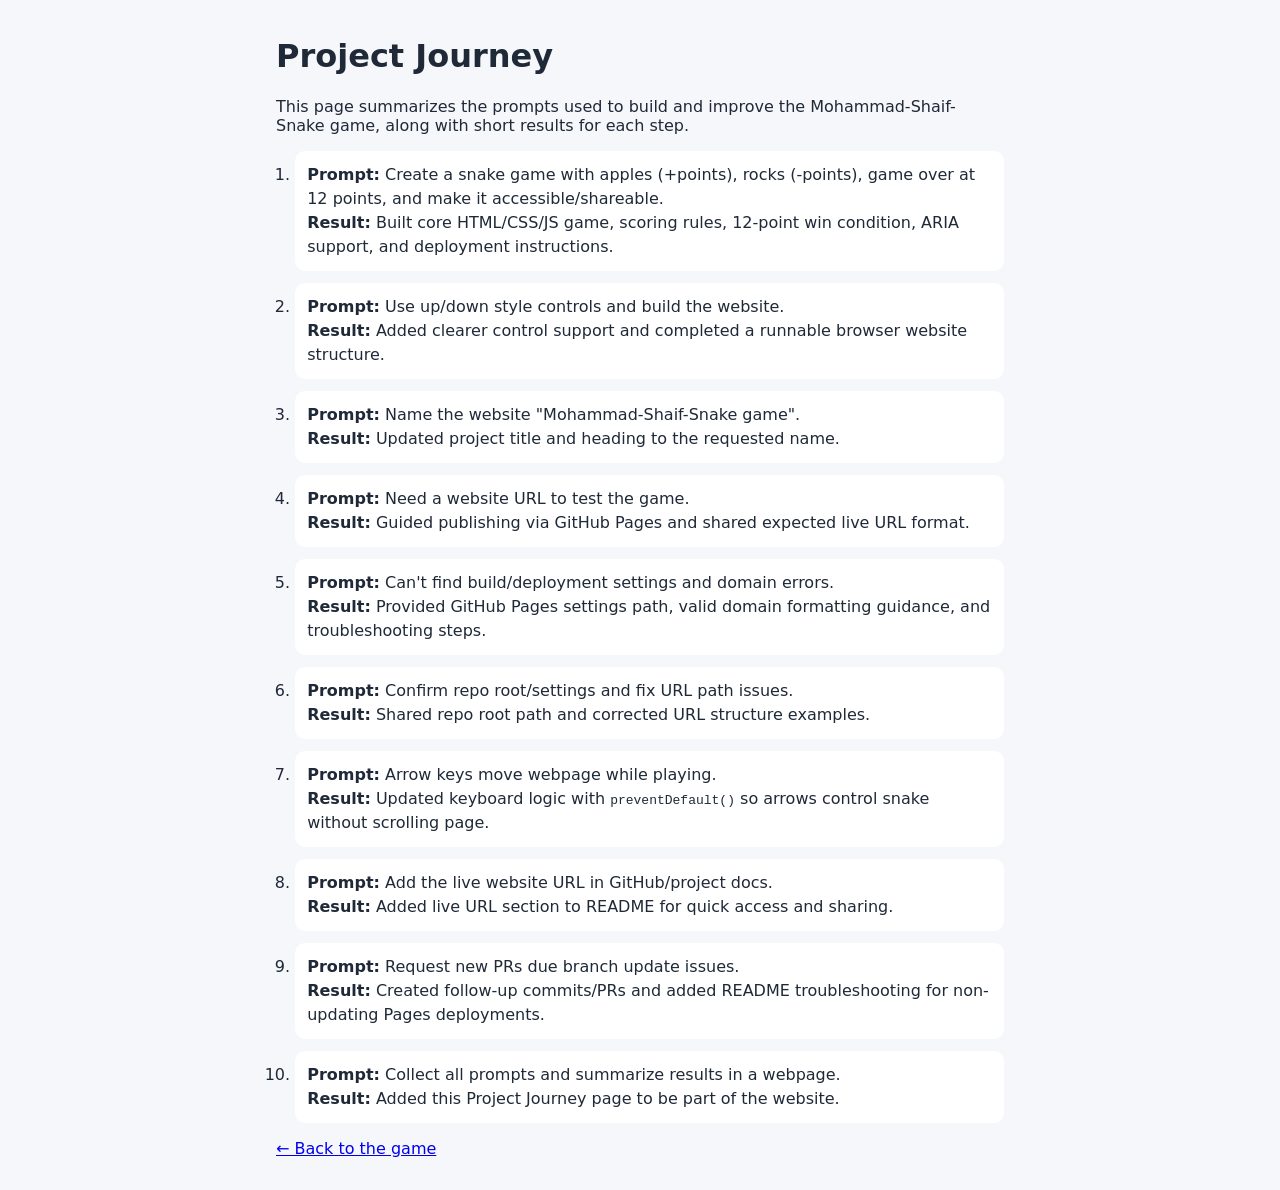
==== project-journey.html @ 1337eb24 "Add project journey webpage summarizing prompts and outcomes" ====
<!doctype html>
<html lang="en">
  <head>
    <meta charset="UTF-8" />
    <meta name="viewport" content="width=device-width, initial-scale=1.0" />
    <title>Project Journey - Mohammad-Shaif-Snake game</title>
    <link rel="stylesheet" href="styles.css" />
  </head>
  <body>
    <main class="container">
      <h1>Project Journey</h1>
      <p>
        This page summarizes the prompts used to build and improve the
        Mohammad-Shaif-Snake game, along with short results for each step.
      </p>

      <ol class="timeline">
        <li><strong>Prompt:</strong> Create a snake game with apples (+points), rocks (-points), game over at 12 points, and make it accessible/shareable.<br /><strong>Result:</strong> Built core HTML/CSS/JS game, scoring rules, 12-point win condition, ARIA support, and deployment instructions.</li>
        <li><strong>Prompt:</strong> Use up/down style controls and build the website.<br /><strong>Result:</strong> Added clearer control support and completed a runnable browser website structure.</li>
        <li><strong>Prompt:</strong> Name the website "Mohammad-Shaif-Snake game".<br /><strong>Result:</strong> Updated project title and heading to the requested name.</li>
        <li><strong>Prompt:</strong> Need a website URL to test the game.<br /><strong>Result:</strong> Guided publishing via GitHub Pages and shared expected live URL format.</li>
        <li><strong>Prompt:</strong> Can't find build/deployment settings and domain errors.<br /><strong>Result:</strong> Provided GitHub Pages settings path, valid domain formatting guidance, and troubleshooting steps.</li>
        <li><strong>Prompt:</strong> Confirm repo root/settings and fix URL path issues.<br /><strong>Result:</strong> Shared repo root path and corrected URL structure examples.</li>
        <li><strong>Prompt:</strong> Arrow keys move webpage while playing.<br /><strong>Result:</strong> Updated keyboard logic with <code>preventDefault()</code> so arrows control snake without scrolling page.</li>
        <li><strong>Prompt:</strong> Add the live website URL in GitHub/project docs.<br /><strong>Result:</strong> Added live URL section to README for quick access and sharing.</li>
        <li><strong>Prompt:</strong> Request new PRs due branch update issues.<br /><strong>Result:</strong> Created follow-up commits/PRs and added README troubleshooting for non-updating Pages deployments.</li>
        <li><strong>Prompt:</strong> Collect all prompts and summarize results in a webpage.<br /><strong>Result:</strong> Added this Project Journey page to be part of the website.</li>
      </ol>

      <p><a href="index.html">← Back to the game</a></p>
    </main>
  </body>
</html>
---- styles.css ----
:root {
  --bg: #f6f7fb;
  --card: #ffffff;
  --ink: #1f2937;
  --accent: #1d4ed8;
  --good: #047857;
  --bad: #b91c1c;
}

* {
  box-sizing: border-box;
}

body {
  margin: 0;
  font-family: system-ui, -apple-system, Segoe UI, Roboto, sans-serif;
  color: var(--ink);
  background: var(--bg);
}

.container {
  max-width: 760px;
  margin: 0 auto;
  padding: 1rem;
}

.hud {
  display: flex;
  flex-wrap: wrap;
  align-items: center;
  gap: 1rem;
  background: var(--card);
  border-radius: 12px;
  padding: 0.75rem 1rem;
  margin: 1rem 0;
}

.board-wrap {
  width: min(96vw, 500px);
}

canvas {
  width: 100%;
  height: auto;
  border: 3px solid #111827;
  border-radius: 10px;
  background: #e5f7ee;
}

button {
  border: none;
  background: var(--accent);
  color: #fff;
  padding: 0.55rem 0.9rem;
  border-radius: 8px;
  cursor: pointer;
  font-size: 1rem;
}

button:hover,
button:focus-visible {
  filter: brightness(1.1);
}

.message {
  font-size: 1.1rem;
  font-weight: 600;
  min-height: 1.5rem;
}

.good {
  color: var(--good);
}

.bad {
  color: var(--bad);
}

.sr-only {
  position: absolute;
  width: 1px;
  height: 1px;
  padding: 0;
  margin: -1px;
  overflow: hidden;
  clip: rect(0, 0, 0, 0);
  white-space: nowrap;
  border: 0;
}


.controls {
  margin-top: 1rem;
  width: min(96vw, 500px);
  display: grid;
  grid-template-columns: repeat(3, 1fr);
  gap: 0.5rem;
}

.dir {
  font-size: 1.25rem;
  padding: 0.6rem;
  min-height: 44px;
}

.up { grid-column: 2; }
.left { grid-column: 1; grid-row: 2; }
.down { grid-column: 2; grid-row: 2; }
.right { grid-column: 3; grid-row: 2; }


.timeline {
  line-height: 1.5;
  display: grid;
  gap: 0.75rem;
  padding-left: 1.2rem;
}

.timeline li {
  background: var(--card);
  padding: 0.75rem;
  border-radius: 10px;
}
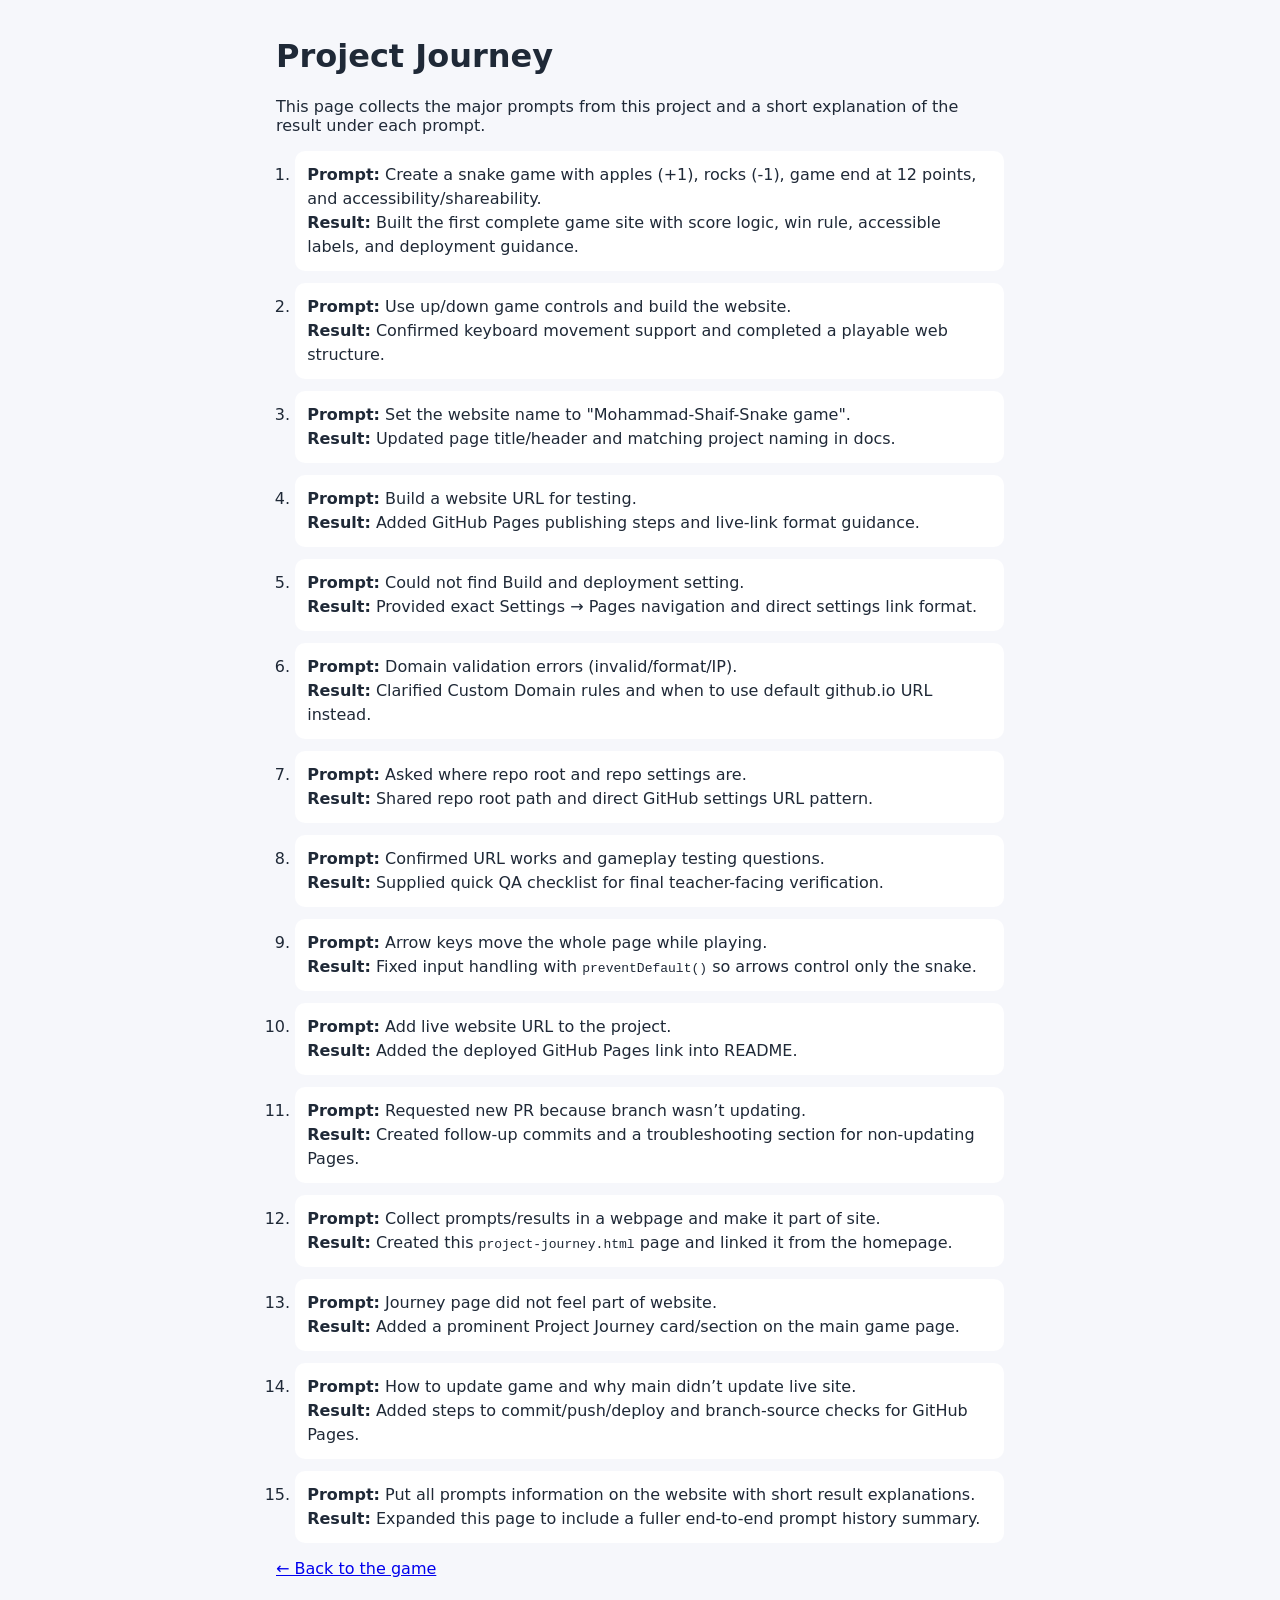
==== commit fc98f5a6: "Expand project journey page with full prompt and result history" ====
--- a/project-journey.html
+++ b/project-journey.html
@@ -10,21 +10,26 @@
     <main class="container">
       <h1>Project Journey</h1>
       <p>
-        This page summarizes the prompts used to build and improve the
-        Mohammad-Shaif-Snake game, along with short results for each step.
+        This page collects the major prompts from this project and a short
+        explanation of the result under each prompt.
       </p>
 
       <ol class="timeline">
-        <li><strong>Prompt:</strong> Create a snake game with apples (+points), rocks (-points), game over at 12 points, and make it accessible/shareable.<br /><strong>Result:</strong> Built core HTML/CSS/JS game, scoring rules, 12-point win condition, ARIA support, and deployment instructions.</li>
-        <li><strong>Prompt:</strong> Use up/down style controls and build the website.<br /><strong>Result:</strong> Added clearer control support and completed a runnable browser website structure.</li>
-        <li><strong>Prompt:</strong> Name the website "Mohammad-Shaif-Snake game".<br /><strong>Result:</strong> Updated project title and heading to the requested name.</li>
-        <li><strong>Prompt:</strong> Need a website URL to test the game.<br /><strong>Result:</strong> Guided publishing via GitHub Pages and shared expected live URL format.</li>
-        <li><strong>Prompt:</strong> Can't find build/deployment settings and domain errors.<br /><strong>Result:</strong> Provided GitHub Pages settings path, valid domain formatting guidance, and troubleshooting steps.</li>
-        <li><strong>Prompt:</strong> Confirm repo root/settings and fix URL path issues.<br /><strong>Result:</strong> Shared repo root path and corrected URL structure examples.</li>
-        <li><strong>Prompt:</strong> Arrow keys move webpage while playing.<br /><strong>Result:</strong> Updated keyboard logic with <code>preventDefault()</code> so arrows control snake without scrolling page.</li>
-        <li><strong>Prompt:</strong> Add the live website URL in GitHub/project docs.<br /><strong>Result:</strong> Added live URL section to README for quick access and sharing.</li>
-        <li><strong>Prompt:</strong> Request new PRs due branch update issues.<br /><strong>Result:</strong> Created follow-up commits/PRs and added README troubleshooting for non-updating Pages deployments.</li>
-        <li><strong>Prompt:</strong> Collect all prompts and summarize results in a webpage.<br /><strong>Result:</strong> Added this Project Journey page to be part of the website.</li>
+        <li><strong>Prompt:</strong> Create a snake game with apples (+1), rocks (-1), game end at 12 points, and accessibility/shareability.<br /><strong>Result:</strong> Built the first complete game site with score logic, win rule, accessible labels, and deployment guidance.</li>
+        <li><strong>Prompt:</strong> Use up/down game controls and build the website.<br /><strong>Result:</strong> Confirmed keyboard movement support and completed a playable web structure.</li>
+        <li><strong>Prompt:</strong> Set the website name to "Mohammad-Shaif-Snake game".<br /><strong>Result:</strong> Updated page title/header and matching project naming in docs.</li>
+        <li><strong>Prompt:</strong> Build a website URL for testing.<br /><strong>Result:</strong> Added GitHub Pages publishing steps and live-link format guidance.</li>
+        <li><strong>Prompt:</strong> Could not find Build and deployment setting.<br /><strong>Result:</strong> Provided exact Settings → Pages navigation and direct settings link format.</li>
+        <li><strong>Prompt:</strong> Domain validation errors (invalid/format/IP).<br /><strong>Result:</strong> Clarified Custom Domain rules and when to use default github.io URL instead.</li>
+        <li><strong>Prompt:</strong> Asked where repo root and repo settings are.<br /><strong>Result:</strong> Shared repo root path and direct GitHub settings URL pattern.</li>
+        <li><strong>Prompt:</strong> Confirmed URL works and gameplay testing questions.<br /><strong>Result:</strong> Supplied quick QA checklist for final teacher-facing verification.</li>
+        <li><strong>Prompt:</strong> Arrow keys move the whole page while playing.<br /><strong>Result:</strong> Fixed input handling with <code>preventDefault()</code> so arrows control only the snake.</li>
+        <li><strong>Prompt:</strong> Add live website URL to the project.<br /><strong>Result:</strong> Added the deployed GitHub Pages link into README.</li>
+        <li><strong>Prompt:</strong> Requested new PR because branch wasn’t updating.<br /><strong>Result:</strong> Created follow-up commits and a troubleshooting section for non-updating Pages.</li>
+        <li><strong>Prompt:</strong> Collect prompts/results in a webpage and make it part of site.<br /><strong>Result:</strong> Created this <code>project-journey.html</code> page and linked it from the homepage.</li>
+        <li><strong>Prompt:</strong> Journey page did not feel part of website.<br /><strong>Result:</strong> Added a prominent Project Journey card/section on the main game page.</li>
+        <li><strong>Prompt:</strong> How to update game and why main didn’t update live site.<br /><strong>Result:</strong> Added steps to commit/push/deploy and branch-source checks for GitHub Pages.</li>
+        <li><strong>Prompt:</strong> Put all prompts information on the website with short result explanations.<br /><strong>Result:</strong> Expanded this page to include a fuller end-to-end prompt history summary.</li>
       </ol>
 
       <p><a href="index.html">← Back to the game</a></p>
--- a/styles.css
+++ b/styles.css
@@ -121,3 +121,22 @@
   padding: 0.75rem;
   border-radius: 10px;
 }
+
+
+.journey-card {
+  margin-top: 1rem;
+  width: min(96vw, 500px);
+  background: var(--card);
+  border-radius: 12px;
+  padding: 0.85rem 1rem;
+}
+
+.journey-card h2 {
+  margin-top: 0;
+  margin-bottom: 0.35rem;
+  font-size: 1.1rem;
+}
+
+.journey-link {
+  font-weight: 600;
+}
